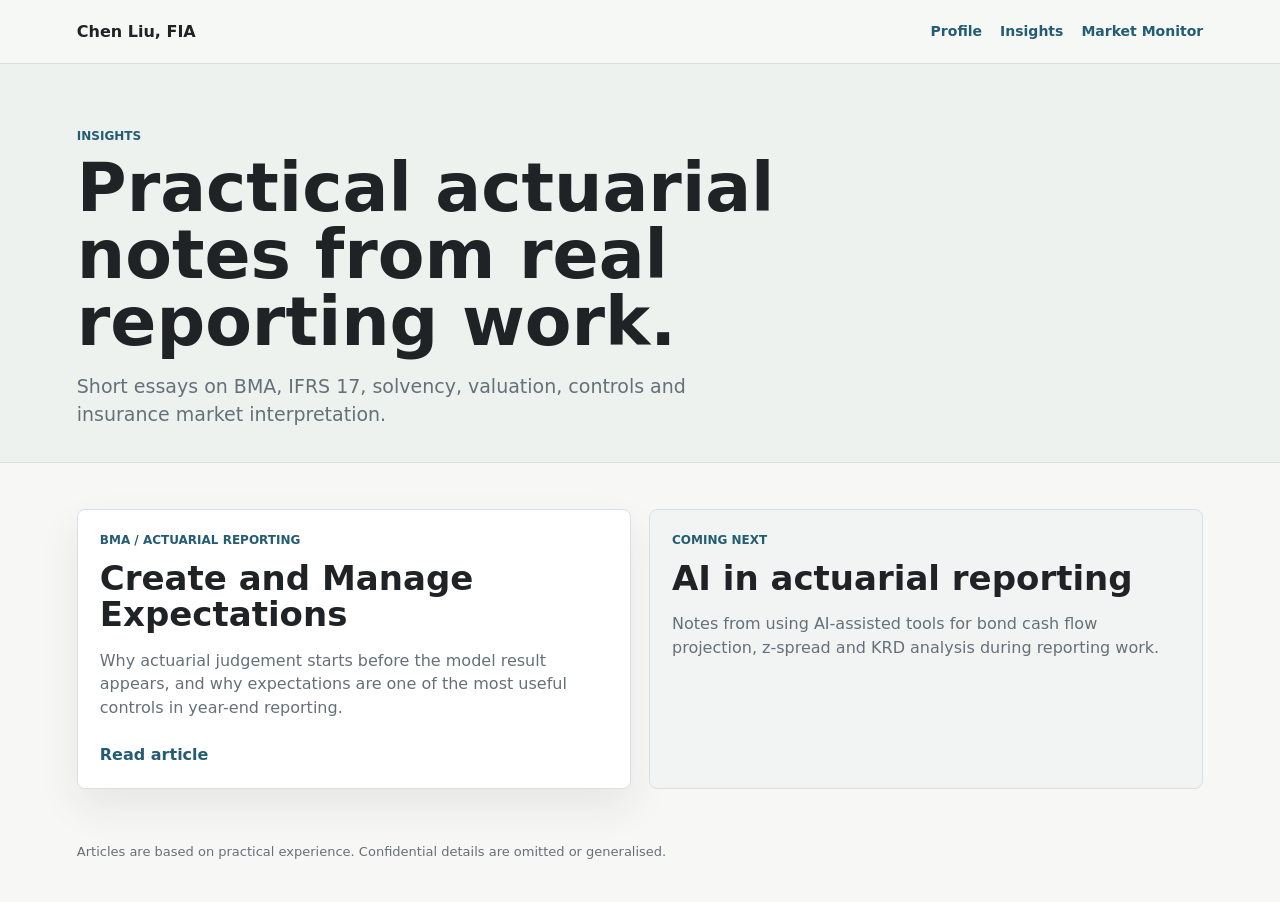
==== insights.html @ 9f07ae3a "Launch personal actuarial website" ====
<!doctype html>
<html lang="en">
  <head>
    <meta charset="utf-8" />
    <meta name="viewport" content="width=device-width, initial-scale=1" />
    <title>Insights | Chen Liu, FIA</title>
    <link rel="stylesheet" href="styles.css" />
  </head>
  <body>
    <nav class="top-nav" aria-label="Site navigation">
      <a class="brand" href="index.html">Chen Liu, FIA</a>
      <div>
        <a href="resume.html">Profile</a>
        <a href="insights.html">Insights</a>
        <a href="market-monitor.html">Market Monitor</a>
      </div>
    </nav>

    <header class="site-header compact-header">
      <div>
        <p class="eyebrow">Insights</p>
        <h1>Practical actuarial notes from real reporting work.</h1>
        <p class="lede">
          Short essays on BMA, IFRS 17, solvency, valuation, controls and insurance market
          interpretation.
        </p>
      </div>
    </header>

    <main>
      <section class="section-grid two-col">
        <article class="feature-card">
          <p class="eyebrow">BMA / Actuarial Reporting</p>
          <h2>Create and Manage Expectations</h2>
          <p>
            Why actuarial judgement starts before the model result appears, and why expectations
            are one of the most useful controls in year-end reporting.
          </p>
          <a href="articles/create-and-manage-expectations.html">Read article</a>
        </article>

        <article class="feature-card muted-card">
          <p class="eyebrow">Coming next</p>
          <h2>AI in actuarial reporting</h2>
          <p>
            Notes from using AI-assisted tools for bond cash flow projection, z-spread and KRD
            analysis during reporting work.
          </p>
        </article>
      </section>
    </main>

    <footer>
      <p>Articles are based on practical experience. Confidential details are omitted or generalised.</p>
    </footer>
  </body>
</html>
---- styles.css ----
:root {
  color-scheme: light;
  --ink: #202326;
  --muted: #65707a;
  --line: #d9e0e5;
  --paper: #f7f8f6;
  --panel: #ffffff;
  --blue: #245c73;
  --green: #47735d;
  --gold: #a67830;
  --red: #8d4a46;
  --teal: #337c86;
  --shadow: 0 18px 40px rgba(32, 35, 38, 0.08);
}

* {
  box-sizing: border-box;
}

body {
  margin: 0;
  background: var(--paper);
  color: var(--ink);
  font-family: Inter, ui-sans-serif, system-ui, -apple-system, BlinkMacSystemFont, "Segoe UI", sans-serif;
  line-height: 1.45;
}

a {
  color: var(--blue);
  text-decoration: none;
}

.top-nav {
  display: flex;
  justify-content: space-between;
  gap: 18px;
  align-items: center;
  min-height: 64px;
  padding: 0 clamp(20px, 6vw, 84px);
  border-bottom: 1px solid var(--line);
  background: rgba(247, 248, 246, 0.94);
}

.top-nav .brand {
  color: var(--ink);
  font-weight: 800;
}

.top-nav div {
  display: flex;
  gap: 18px;
  align-items: center;
  font-size: 14px;
  font-weight: 700;
}

.site-header {
  display: grid;
  grid-template-columns: minmax(0, 1fr) auto;
  gap: 32px;
  align-items: end;
  padding: 64px clamp(20px, 6vw, 84px) 34px;
  background: #eef2ef;
  border-bottom: 1px solid var(--line);
}

.compact-header h1 {
  max-width: 900px;
  font-size: clamp(38px, 5.4vw, 68px);
}

.home-hero {
  padding: 70px clamp(20px, 6vw, 84px) 58px;
  background: #eef2ef;
  border-bottom: 1px solid var(--line);
}

.home-hero h1 {
  max-width: 1050px;
}

h1,
h2,
h3,
p {
  margin: 0;
}

h1 {
  max-width: 980px;
  font-size: clamp(38px, 6vw, 72px);
  line-height: 0.98;
  font-weight: 760;
}

h2 {
  font-size: clamp(24px, 3vw, 34px);
  line-height: 1.08;
  font-weight: 720;
}

h3 {
  font-size: 16px;
  line-height: 1.25;
}

.lede {
  margin-top: 18px;
  max-width: 690px;
  color: var(--muted);
  font-size: 19px;
}

.eyebrow {
  margin-bottom: 10px;
  color: var(--blue);
  font-size: 12px;
  font-weight: 800;
  letter-spacing: 0;
  text-transform: uppercase;
}

.source-panel {
  min-width: 250px;
  padding: 18px;
  border: 1px solid var(--line);
  border-radius: 8px;
  background: rgba(255, 255, 255, 0.78);
}

.source-panel span {
  display: block;
  margin-bottom: 8px;
  font-weight: 700;
}

.source-panel a {
  display: block;
  margin-top: 6px;
}

.source-panel a:first-of-type {
  margin-top: 0;
}

main {
  padding: 28px clamp(20px, 6vw, 84px) 54px;
}

.takeaway-band {
  display: grid;
  grid-template-columns: minmax(240px, 0.72fr) minmax(0, 1.28fr);
  gap: 30px;
  padding: 30px 0 38px;
}

.takeaway-grid {
  display: grid;
  grid-template-columns: repeat(3, minmax(0, 1fr));
  gap: 14px;
}

.takeaway-grid article,
.kpi,
.panel {
  border: 1px solid var(--line);
  border-radius: 8px;
  background: var(--panel);
  box-shadow: var(--shadow);
}

.takeaway-grid article {
  padding: 18px;
}

.takeaway-grid p,
.note,
footer {
  color: var(--muted);
}

.takeaway-grid p {
  margin-top: 9px;
  font-size: 14px;
}

.kpi-grid {
  display: grid;
  grid-template-columns: repeat(4, minmax(0, 1fr));
  gap: 14px;
  margin-bottom: 18px;
}

.kpi {
  min-height: 132px;
  padding: 18px;
}

.kpi .label {
  color: var(--muted);
  font-size: 13px;
}

.kpi .value {
  margin-top: 10px;
  font-size: clamp(28px, 4vw, 42px);
  font-weight: 780;
  line-height: 1;
}

.kpi .hint {
  margin-top: 10px;
  color: var(--muted);
  font-size: 13px;
}

.section-grid {
  display: grid;
  gap: 18px;
  margin-top: 18px;
}

.two-col {
  grid-template-columns: repeat(2, minmax(0, 1fr));
}

.three-col {
  grid-template-columns: repeat(3, minmax(0, 1fr));
}

.panel {
  padding: 22px;
}

.feature-card {
  min-height: 280px;
  display: flex;
  flex-direction: column;
  padding: 22px;
  border: 1px solid var(--line);
  border-radius: 8px;
  background: var(--panel);
  box-shadow: var(--shadow);
}

.feature-card p:not(.eyebrow) {
  margin-top: 16px;
  color: var(--muted);
}

.feature-card a {
  margin-top: auto;
  padding-top: 22px;
  font-weight: 800;
}

.muted-card {
  background: #f1f4f2;
  box-shadow: none;
}

.panel.full {
  margin-top: 18px;
}

.panel-head {
  display: flex;
  justify-content: space-between;
  gap: 18px;
  align-items: start;
  margin-bottom: 22px;
}

.panel-head > p {
  color: var(--muted);
  font-size: 13px;
  white-space: nowrap;
}

.stack-list,
.bar-list {
  display: grid;
  gap: 12px;
}

.stack-row {
  display: grid;
  gap: 7px;
}

.row-top {
  display: flex;
  justify-content: space-between;
  gap: 12px;
  font-size: 14px;
}

.row-top strong {
  font-weight: 720;
}

.track {
  height: 12px;
  overflow: hidden;
  border-radius: 999px;
  background: #e8ece9;
}

.fill {
  height: 100%;
  min-width: 2px;
  border-radius: inherit;
  background: var(--blue);
}

.bar-item {
  display: grid;
  grid-template-columns: minmax(150px, 220px) minmax(0, 1fr) 86px;
  gap: 14px;
  align-items: center;
}

.bar-label {
  min-width: 0;
  font-size: 14px;
  font-weight: 650;
}

.bar-meta {
  color: var(--muted);
  font-size: 12px;
}

.bar-value {
  text-align: right;
  font-size: 14px;
  font-weight: 720;
}

.wide .bar-item {
  grid-template-columns: minmax(190px, 270px) minmax(0, 1fr) 92px;
}

.note {
  margin-top: 20px;
  padding-top: 16px;
  border-top: 1px solid var(--line);
  font-size: 14px;
}

.mini-grid {
  display: grid;
  grid-template-columns: repeat(4, minmax(0, 1fr));
  gap: 12px;
}

.mini-card {
  padding: 16px;
  border-radius: 8px;
  background: #f1f4f2;
}

.mini-card .label {
  color: var(--muted);
  font-size: 13px;
}

.mini-card .value {
  margin-top: 8px;
  font-size: 24px;
  font-weight: 780;
}

.table-wrap {
  overflow-x: auto;
}

table {
  width: 100%;
  border-collapse: collapse;
  min-width: 820px;
  font-size: 14px;
}

th,
td {
  padding: 12px 10px;
  border-bottom: 1px solid var(--line);
  text-align: right;
}

th:first-child,
td:first-child,
th:nth-child(2),
td:nth-child(2) {
  text-align: left;
}

th {
  color: var(--muted);
  font-size: 12px;
  font-weight: 800;
  text-transform: uppercase;
}

footer {
  padding: 0 clamp(20px, 6vw, 84px) 40px;
  font-size: 13px;
}

.resume-page {
  background: #f7f8f6;
}

.resume-hero {
  display: grid;
  grid-template-columns: minmax(0, 1.02fr) minmax(300px, 0.68fr);
  gap: clamp(28px, 5vw, 72px);
  align-items: center;
  padding: 58px clamp(20px, 6vw, 84px);
  background: #eef2ef;
  border-bottom: 1px solid var(--line);
}

.resume-hero h1 {
  max-width: 930px;
  font-size: clamp(42px, 6.4vw, 78px);
}

.resume-actions {
  display: flex;
  flex-wrap: wrap;
  gap: 12px;
  margin-top: 28px;
}

.resume-actions a {
  display: inline-flex;
  align-items: center;
  min-height: 42px;
  padding: 0 16px;
  border: 1px solid var(--line);
  border-radius: 8px;
  background: #fff;
  color: var(--blue);
  font-weight: 720;
}

.profile-photo-wrap {
  margin: 0;
  align-self: stretch;
  min-height: 420px;
  overflow: hidden;
  border-radius: 8px;
  border: 1px solid var(--line);
  background: #dfe4e2;
  box-shadow: var(--shadow);
}

.profile-photo-wrap img {
  width: 100%;
  height: 100%;
  object-fit: cover;
  object-position: 50% 28%;
  display: block;
}

.resume-main {
  padding-top: 34px;
}

.resume-intro {
  display: grid;
  grid-template-columns: minmax(260px, 0.8fr) minmax(0, 1.2fr);
  gap: 34px;
  align-items: start;
  margin-bottom: 22px;
}

.resume-intro > p {
  color: var(--muted);
  font-size: 18px;
}

.resume-kpis {
  margin-bottom: 18px;
}

.capability-list,
.principle-list {
  display: grid;
  gap: 20px;
  margin-top: 22px;
}

.capability-list p,
.principle-list p {
  margin-top: 8px;
  color: var(--muted);
}

.timeline {
  display: grid;
  gap: 0;
  margin-top: 6px;
}

.timeline article {
  display: grid;
  grid-template-columns: 150px minmax(0, 1fr);
  gap: 24px;
  padding: 20px 0;
  border-top: 1px solid var(--line);
}

.timeline article:first-child {
  border-top: 0;
  padding-top: 0;
}

.timeline time {
  color: var(--blue);
  font-size: 13px;
  font-weight: 800;
}

.timeline p {
  margin-top: 8px;
  color: var(--muted);
}

.clean-list {
  display: grid;
  gap: 12px;
  margin: 20px 0 0;
  padding: 0;
  list-style: none;
  color: var(--muted);
}

.clean-list li {
  padding-left: 18px;
  position: relative;
}

.clean-list li::before {
  content: "";
  position: absolute;
  left: 0;
  top: 0.72em;
  width: 6px;
  height: 6px;
  border-radius: 50%;
  background: var(--gold);
}

.article-hero {
  padding: 58px clamp(20px, 6vw, 84px) 42px;
  background: #eef2ef;
  border-bottom: 1px solid var(--line);
}

.article-hero h1 {
  max-width: 980px;
  font-size: clamp(38px, 5.8vw, 74px);
}

.article-meta {
  margin-top: 20px;
  color: var(--muted);
  font-weight: 700;
}

.article-main {
  max-width: 900px;
  margin: 0 auto;
}

.article-body {
  padding: 18px 0 32px;
}

.article-body p,
.article-body li {
  color: #3d454c;
  font-size: 18px;
  line-height: 1.68;
}

.article-body p,
.article-body ul,
.article-body blockquote {
  margin: 22px 0 0;
}

.article-body h2 {
  margin-top: 46px;
}

.article-body blockquote {
  padding: 18px 22px;
  border-left: 4px solid var(--gold);
  background: #f1f4f2;
  color: var(--ink);
  font-size: 20px;
  font-weight: 760;
}

.article-note {
  margin-top: 36px !important;
  padding-top: 18px;
  border-top: 1px solid var(--line);
  color: var(--muted) !important;
  font-size: 15px !important;
}

@media (max-width: 980px) {
  .site-header,
  .takeaway-band,
  .two-col,
  .three-col,
  .resume-hero,
  .resume-intro {
    grid-template-columns: 1fr;
  }

  .takeaway-grid,
  .kpi-grid,
  .mini-grid {
    grid-template-columns: repeat(2, minmax(0, 1fr));
  }

  .profile-photo-wrap {
    min-height: 360px;
  }
}

@media (max-width: 640px) {
  .top-nav {
    display: grid;
    gap: 8px;
    padding-top: 12px;
    padding-bottom: 12px;
  }

  .top-nav div {
    flex-wrap: wrap;
    gap: 12px;
  }

  .site-header {
    padding-top: 42px;
  }

  .takeaway-grid,
  .kpi-grid,
  .mini-grid {
    grid-template-columns: 1fr;
  }

  .bar-item,
  .wide .bar-item {
    grid-template-columns: 1fr;
    gap: 7px;
  }

  .bar-value {
    text-align: left;
  }

  .resume-hero h1 {
    font-size: 38px;
  }

  .timeline article {
    grid-template-columns: 1fr;
    gap: 8px;
  }

  .profile-photo-wrap {
    min-height: 300px;
  }
}
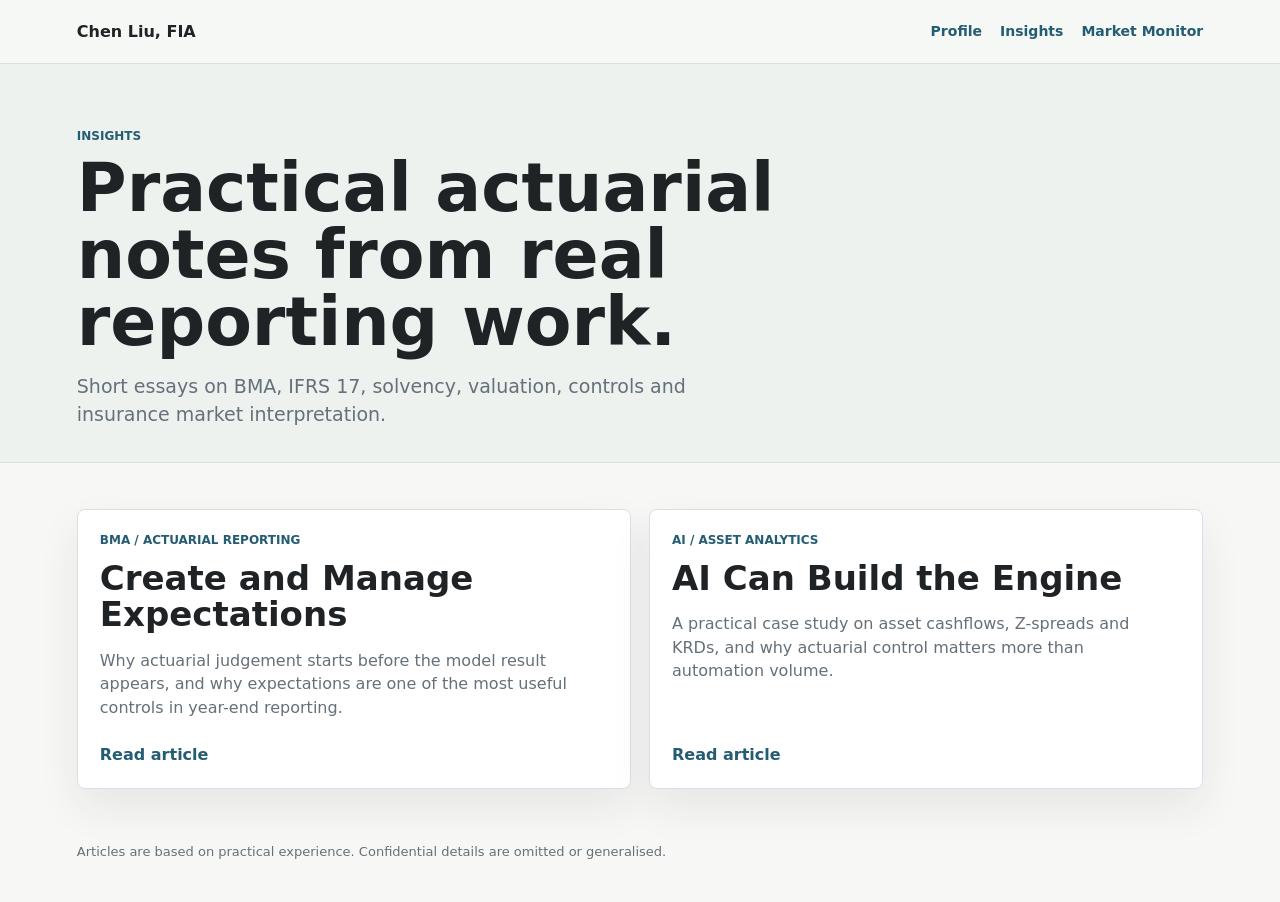
==== commit 3853ab9e: "Publish asset KRD workflow article" ====
--- a/insights.html
+++ b/insights.html
@@ -39,13 +39,14 @@
           <a href="articles/create-and-manage-expectations.html">Read article</a>
         </article>
 
-        <article class="feature-card muted-card">
-          <p class="eyebrow">Coming next</p>
-          <h2>AI in actuarial reporting</h2>
+        <article class="feature-card">
+          <p class="eyebrow">AI / Asset Analytics</p>
+          <h2>AI Can Build the Engine</h2>
           <p>
-            Notes from using AI-assisted tools for bond cash flow projection, z-spread and KRD
-            analysis during reporting work.
+            A practical case study on asset cashflows, Z-spreads and KRDs, and why actuarial
+            control matters more than automation volume.
           </p>
+          <a href="articles/ai-assisted-asset-krd-workflow.html">Read article</a>
         </article>
       </section>
     </main>
--- a/styles.css
+++ b/styles.css
@@ -681,3 +681,51 @@
     min-height: 300px;
   }
 }
+
+
+.workflow-flow {
+  display: flex;
+  flex-wrap: wrap;
+  gap: 10px;
+  margin-top: 24px;
+  padding: 18px;
+  border: 1px solid var(--line);
+  border-radius: 8px;
+  background: #f1f4f2;
+}
+
+.workflow-flow span {
+  position: relative;
+  display: inline-flex;
+  align-items: center;
+  min-height: 38px;
+  padding: 8px 12px;
+  border: 1px solid var(--line);
+  border-radius: 8px;
+  background: #fff;
+  color: var(--ink);
+  font-size: 14px;
+  font-weight: 720;
+}
+
+.article-table-wrap {
+  overflow-x: auto;
+  margin-top: 24px;
+}
+
+.article-table {
+  min-width: 760px;
+  background: var(--panel);
+  border: 1px solid var(--line);
+}
+
+.article-table th,
+.article-table td {
+  text-align: left;
+  vertical-align: top;
+}
+
+.article-table td {
+  color: #3d454c;
+  line-height: 1.5;
+}
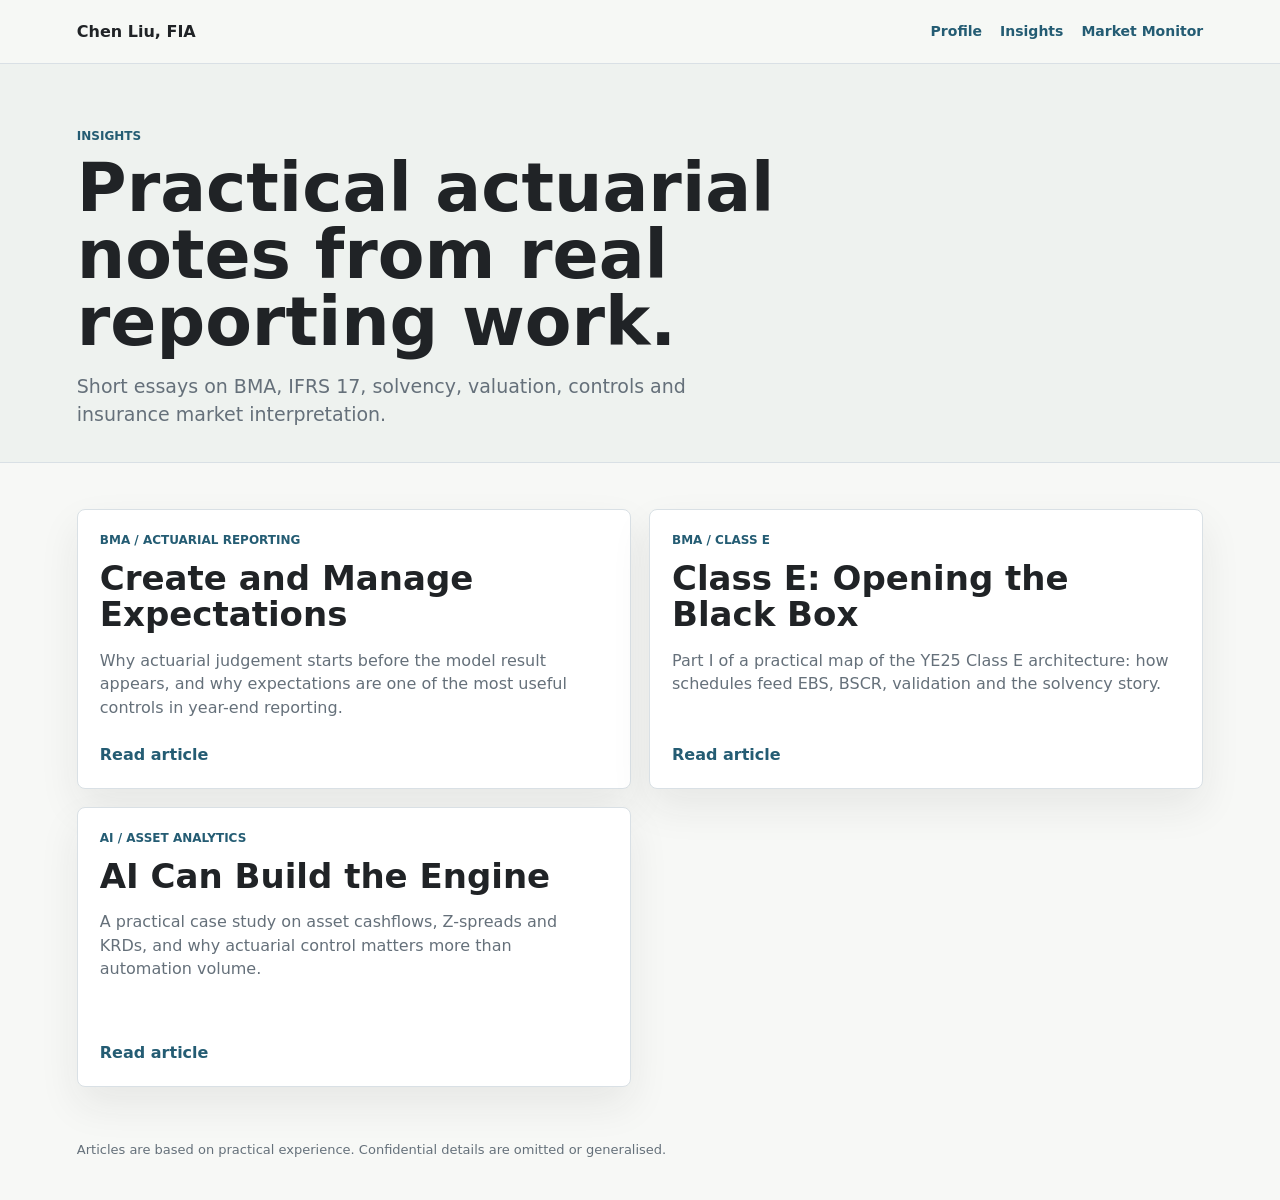
==== commit c9a5d8a9: "Publish Class E architecture article" ====
--- a/insights.html
+++ b/insights.html
@@ -39,6 +39,18 @@
           <a href="articles/create-and-manage-expectations.html">Read article</a>
         </article>
 
+
+
+        <article class="feature-card">
+          <p class="eyebrow">BMA / Class E</p>
+          <h2>Class E: Opening the Black Box</h2>
+          <p>
+            Part I of a practical map of the YE25 Class E architecture: how schedules feed EBS,
+            BSCR, validation and the solvency story.
+          </p>
+          <a href="articles/class-e-opening-the-black-box-part-i.html">Read article</a>
+        </article>
+
         <article class="feature-card">
           <p class="eyebrow">AI / Asset Analytics</p>
           <h2>AI Can Build the Engine</h2>
--- a/styles.css
+++ b/styles.css
@@ -683,6 +683,32 @@
 }
 
 
+.article-figure {
+  margin: 28px 0 8px;
+}
+
+.article-figure img {
+  display: block;
+  width: 100%;
+  height: auto;
+  border: 1px solid var(--line);
+  border-radius: 8px;
+  background: #fff;
+}
+
+.article-figure figcaption {
+  margin-top: 8px;
+  color: var(--muted);
+  font-size: 14px;
+  font-weight: 650;
+}
+
+.wide-figure {
+  width: min(1100px, calc(100vw - 44px));
+  margin-left: 50%;
+  transform: translateX(-50%);
+}
+
 .workflow-flow {
   display: flex;
   flex-wrap: wrap;
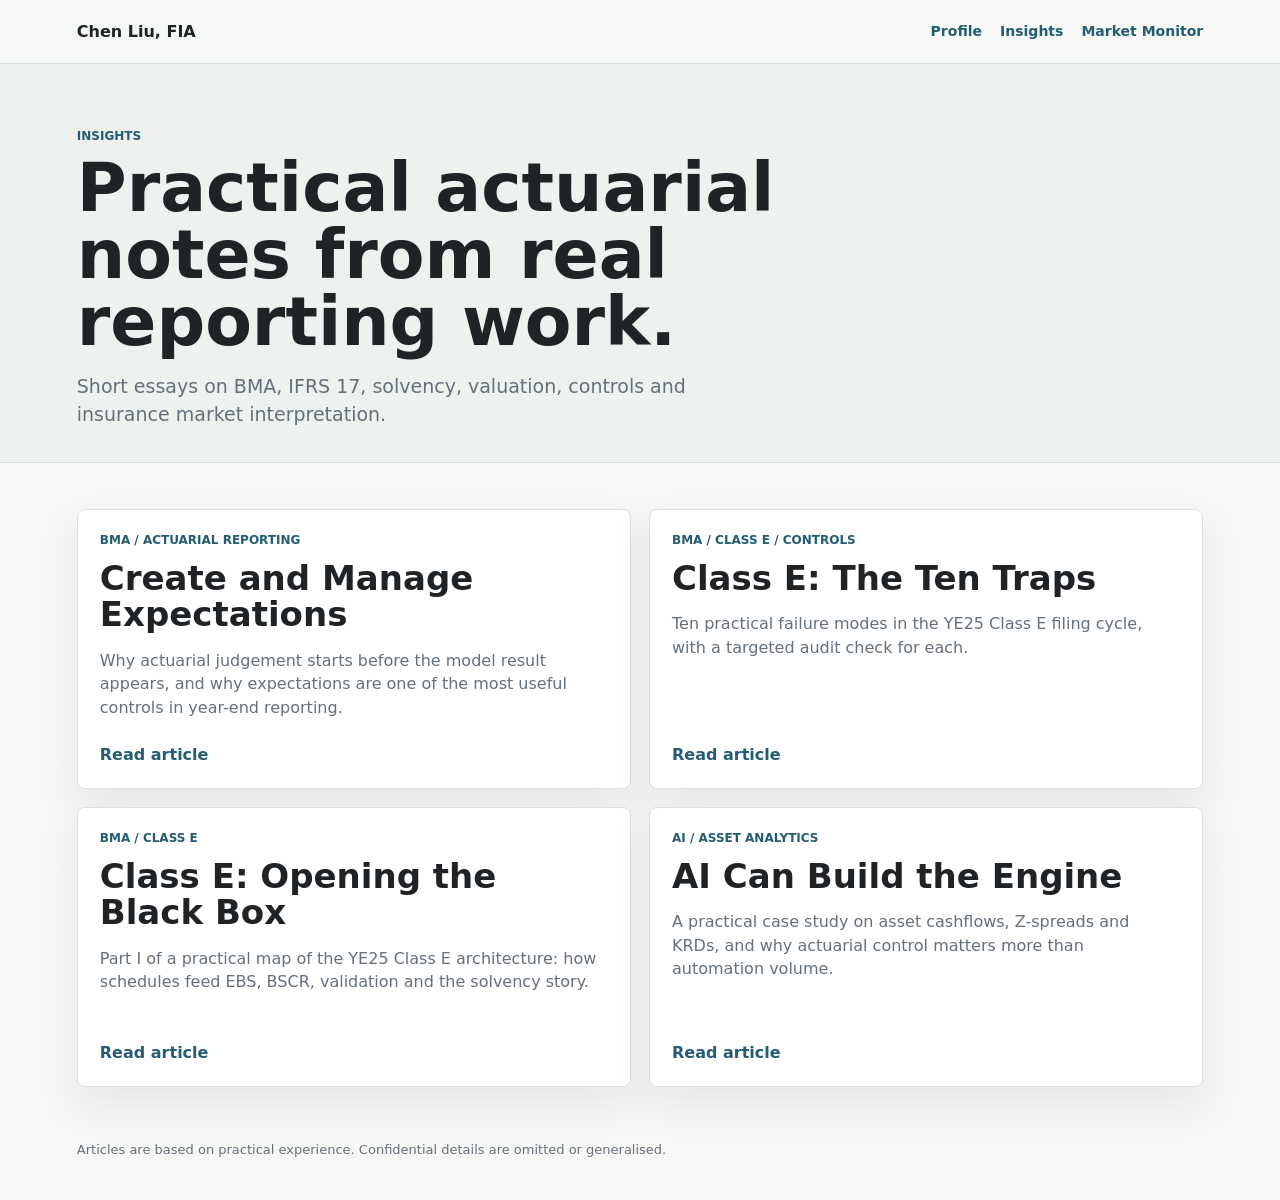
==== commit e91dbd8f: "Publish Class E Ten Traps article" ====
--- a/insights.html
+++ b/insights.html
@@ -42,6 +42,16 @@
 
 
         <article class="feature-card">
+          <p class="eyebrow">BMA / Class E / Controls</p>
+          <h2>Class E: The Ten Traps</h2>
+          <p>
+            Ten practical failure modes in the YE25 Class E filing cycle, with a targeted audit
+            check for each.
+          </p>
+          <a href="articles/class-e-opening-the-black-box-part-ii-ten-traps.html">Read article</a>
+        </article>
+
+        <article class="feature-card">
           <p class="eyebrow">BMA / Class E</p>
           <h2>Class E: Opening the Black Box</h2>
           <p>
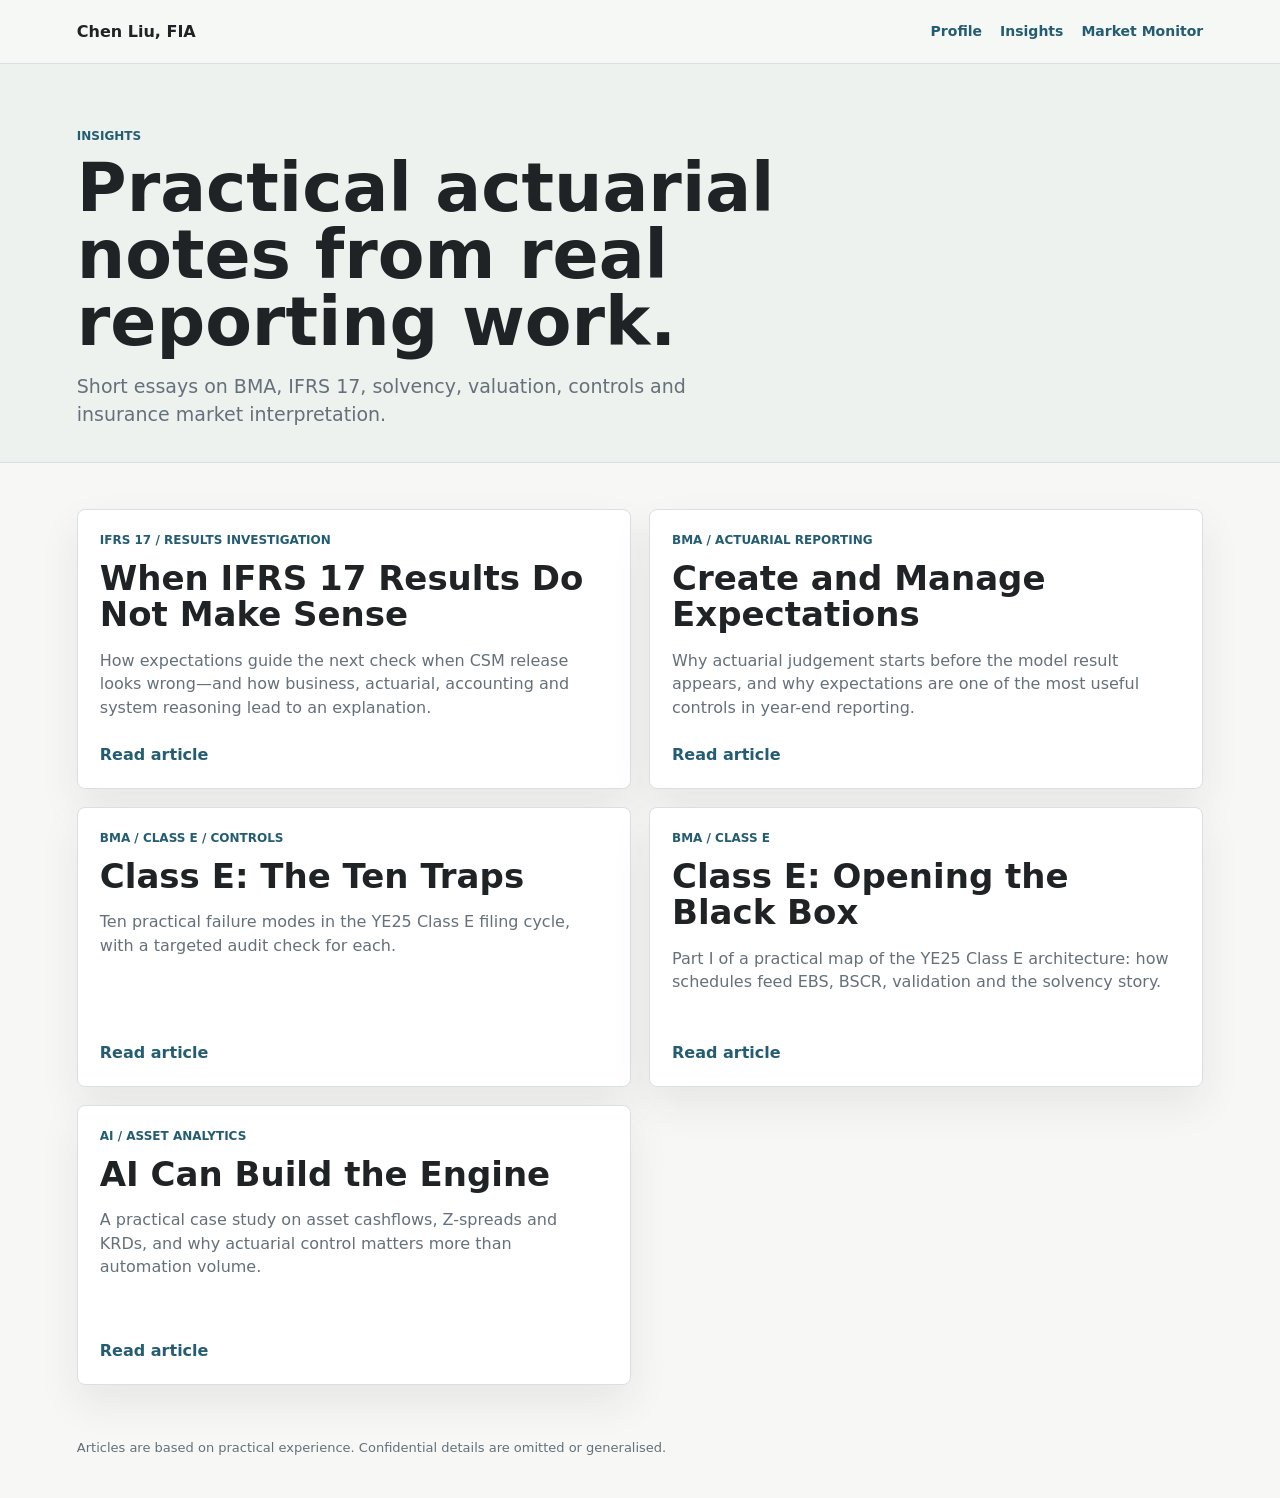
==== commit c659b48b: "Publish IFRS 17 results investigation article" ====
--- a/insights.html
+++ b/insights.html
@@ -29,6 +29,14 @@
 
     <main>
       <section class="section-grid two-col">
+        <article class="feature-card">
+          <p class="eyebrow">IFRS 17 / Results Investigation</p>
+          <h2>When IFRS 17 Results Do Not Make Sense</h2>
+          <p>How expectations guide the next check when CSM release looks wrong—and how business, actuarial, accounting and system reasoning lead to an explanation.</p>
+          <a href="articles/when-ifrs17-results-do-not-make-sense.html">Read article</a>
+        </article>
+
+
         <article class="feature-card">
           <p class="eyebrow">BMA / Actuarial Reporting</p>
           <h2>Create and Manage Expectations</h2>
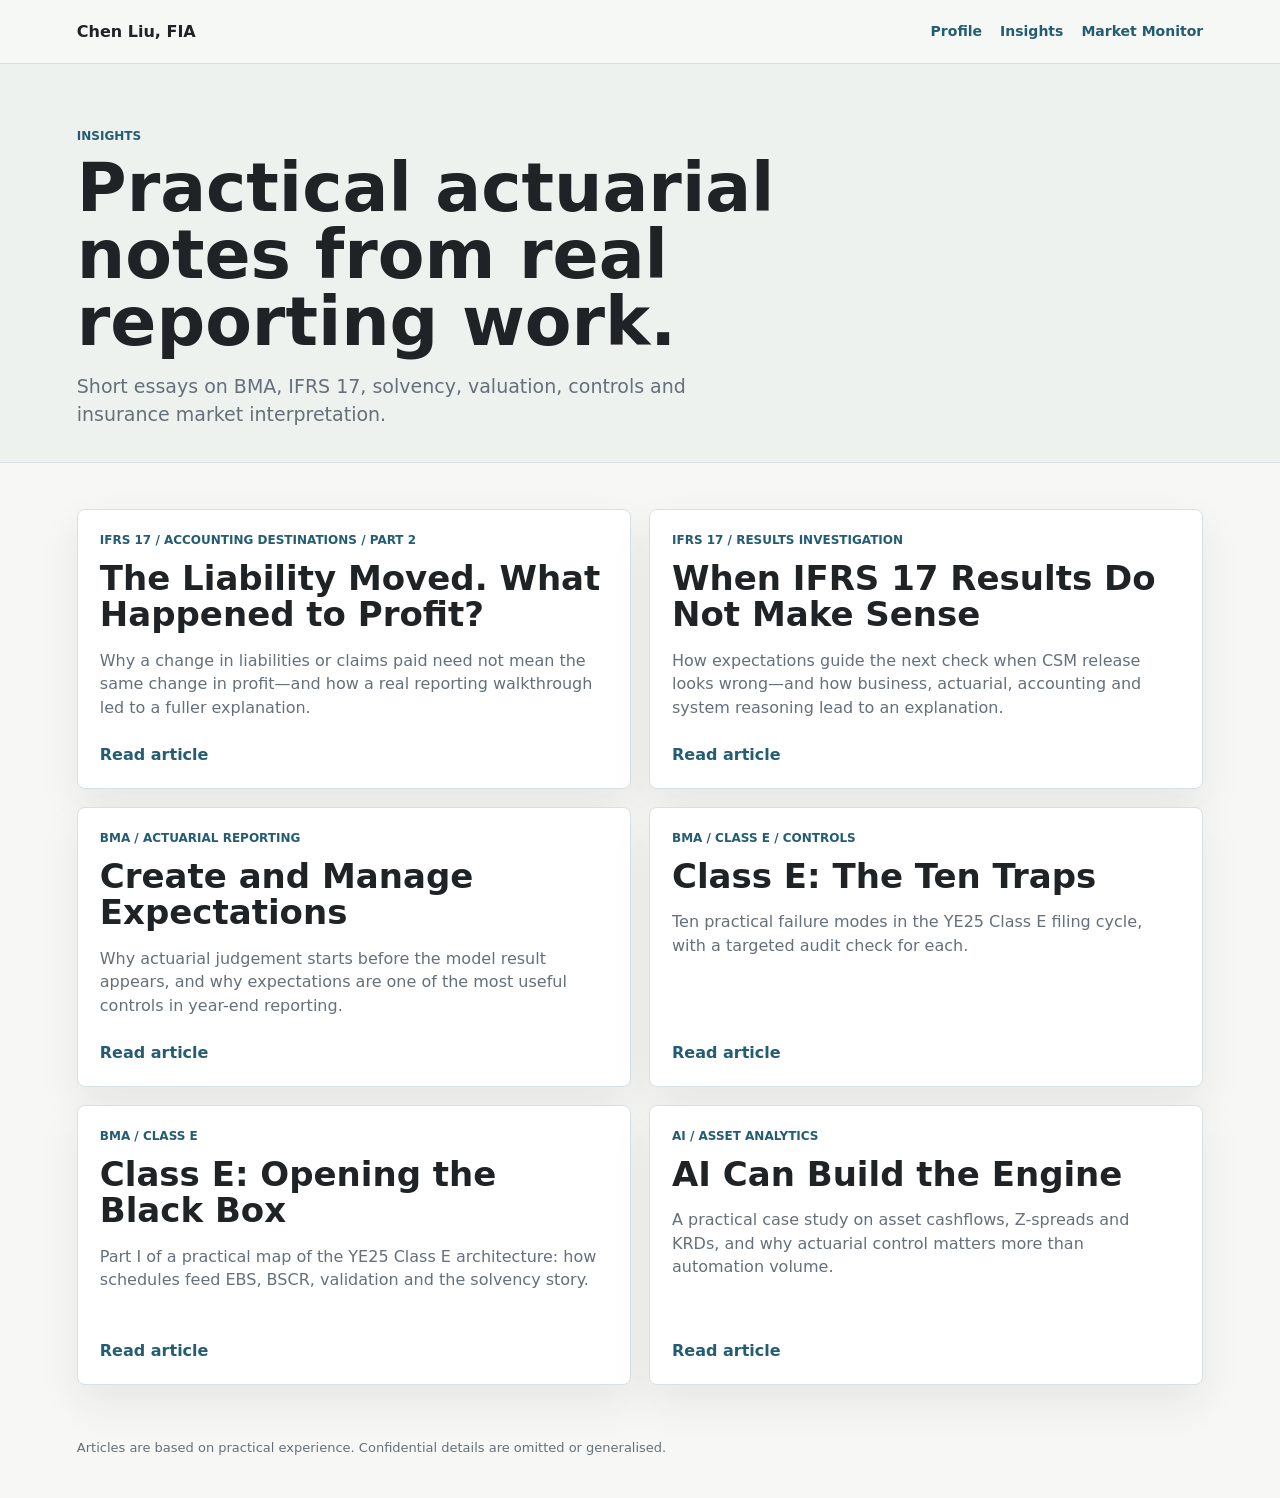
==== commit 4b74a4f7: "Publish IFRS 17 accounting destinations article" ====
--- a/insights.html
+++ b/insights.html
@@ -29,6 +29,13 @@
 
     <main>
       <section class="section-grid two-col">
+        <article class="feature-card">
+          <p class="eyebrow">IFRS 17 / Accounting Destinations / Part 2</p>
+          <h2>The Liability Moved. What Happened to Profit?</h2>
+          <p>Why a change in liabilities or claims paid need not mean the same change in profit—and how a real reporting walkthrough led to a fuller explanation.</p>
+          <a href="articles/the-liability-moved-what-happened-to-profit.html">Read article</a>
+        </article>
+
         <article class="feature-card">
           <p class="eyebrow">IFRS 17 / Results Investigation</p>
           <h2>When IFRS 17 Results Do Not Make Sense</h2>
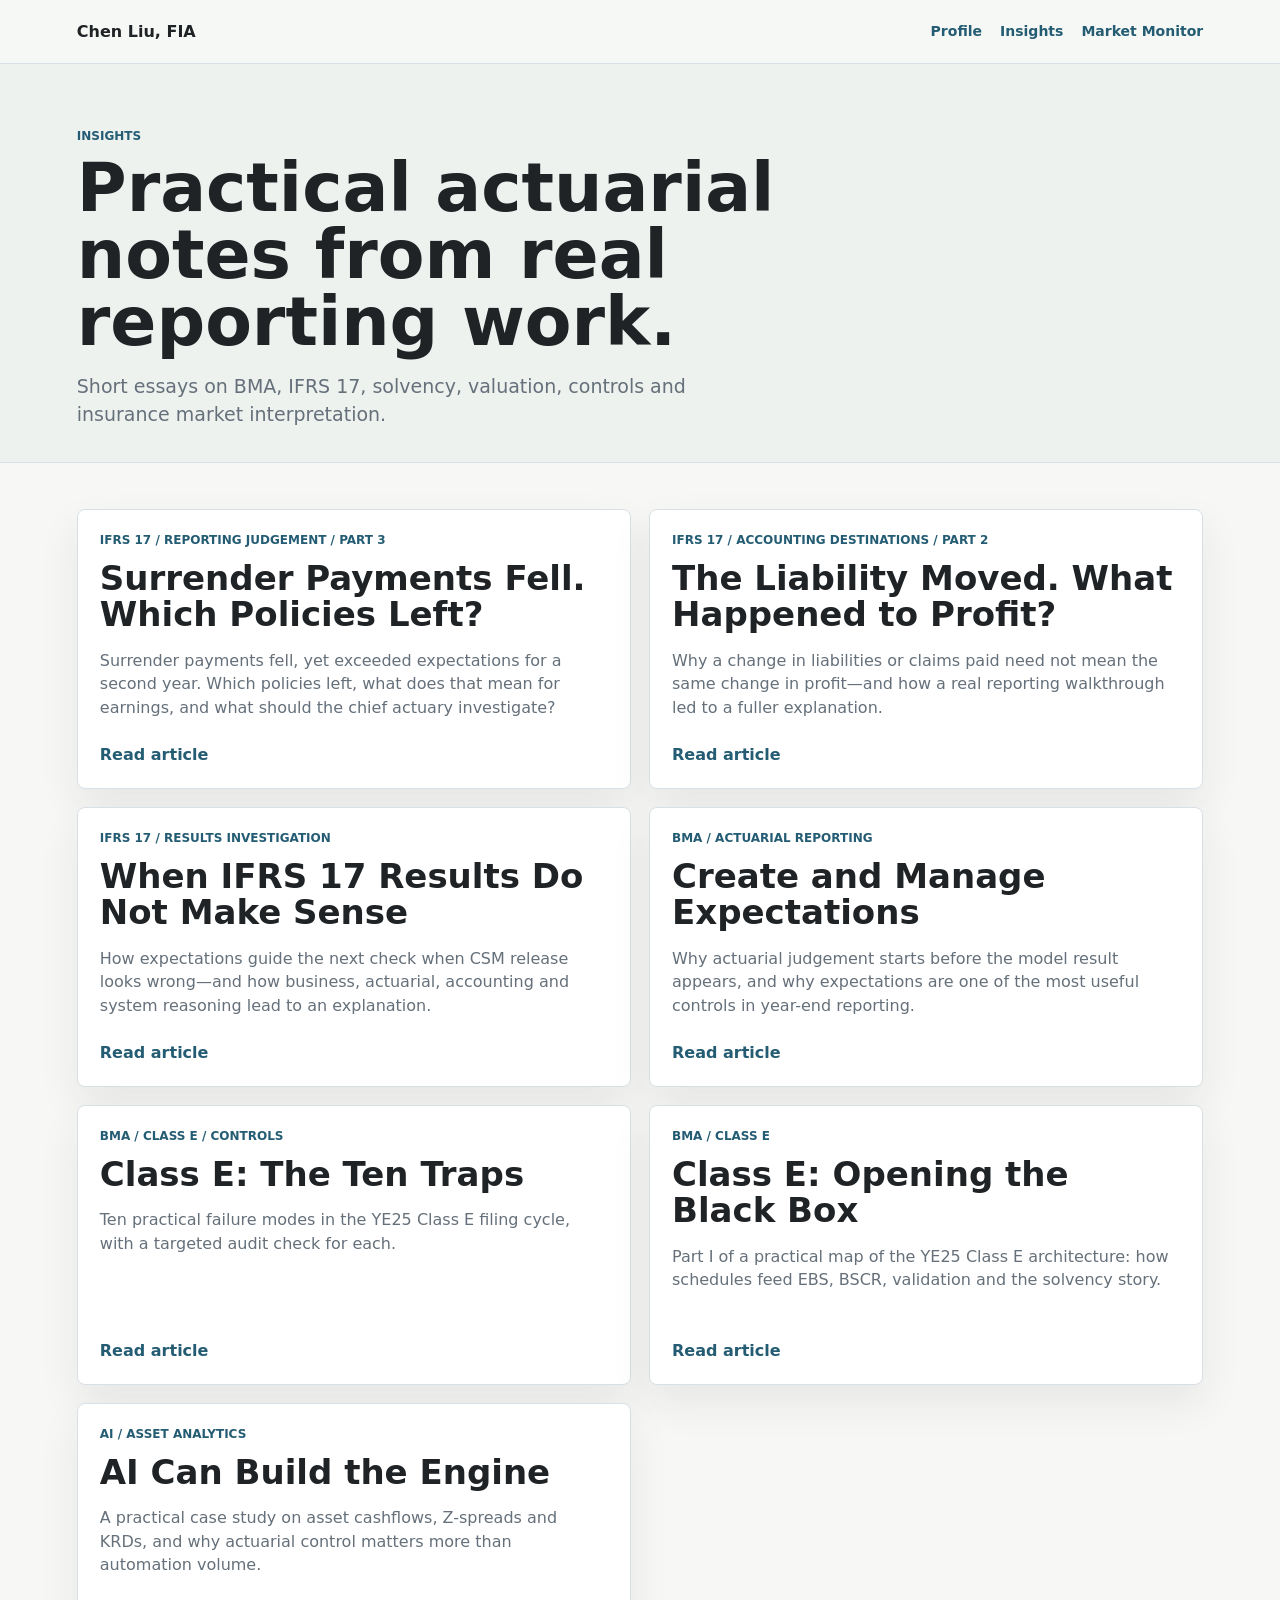
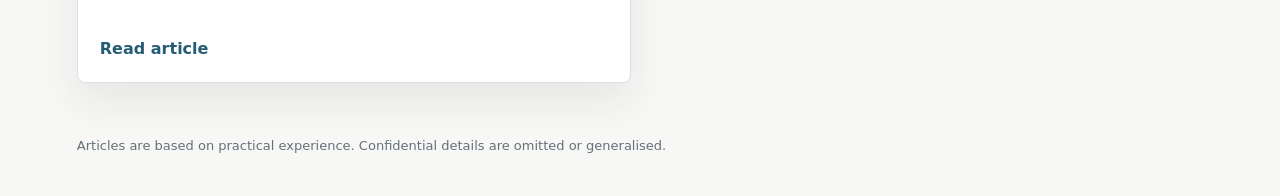
==== commit 29a96232: "Publish IFRS 17 article on surrender experience" ====
--- a/insights.html
+++ b/insights.html
@@ -29,6 +29,13 @@
 
     <main>
       <section class="section-grid two-col">
+        <article class="feature-card">
+          <p class="eyebrow">IFRS 17 / Reporting Judgement / Part 3</p>
+          <h2>Surrender Payments Fell. Which Policies Left?</h2>
+          <p>Surrender payments fell, yet exceeded expectations for a second year. Which policies left, what does that mean for earnings, and what should the chief actuary investigate?</p>
+          <a href="articles/surrender-payments-fell-which-policies-left.html">Read article</a>
+        </article>
+
         <article class="feature-card">
           <p class="eyebrow">IFRS 17 / Accounting Destinations / Part 2</p>
           <h2>The Liability Moved. What Happened to Profit?</h2>
